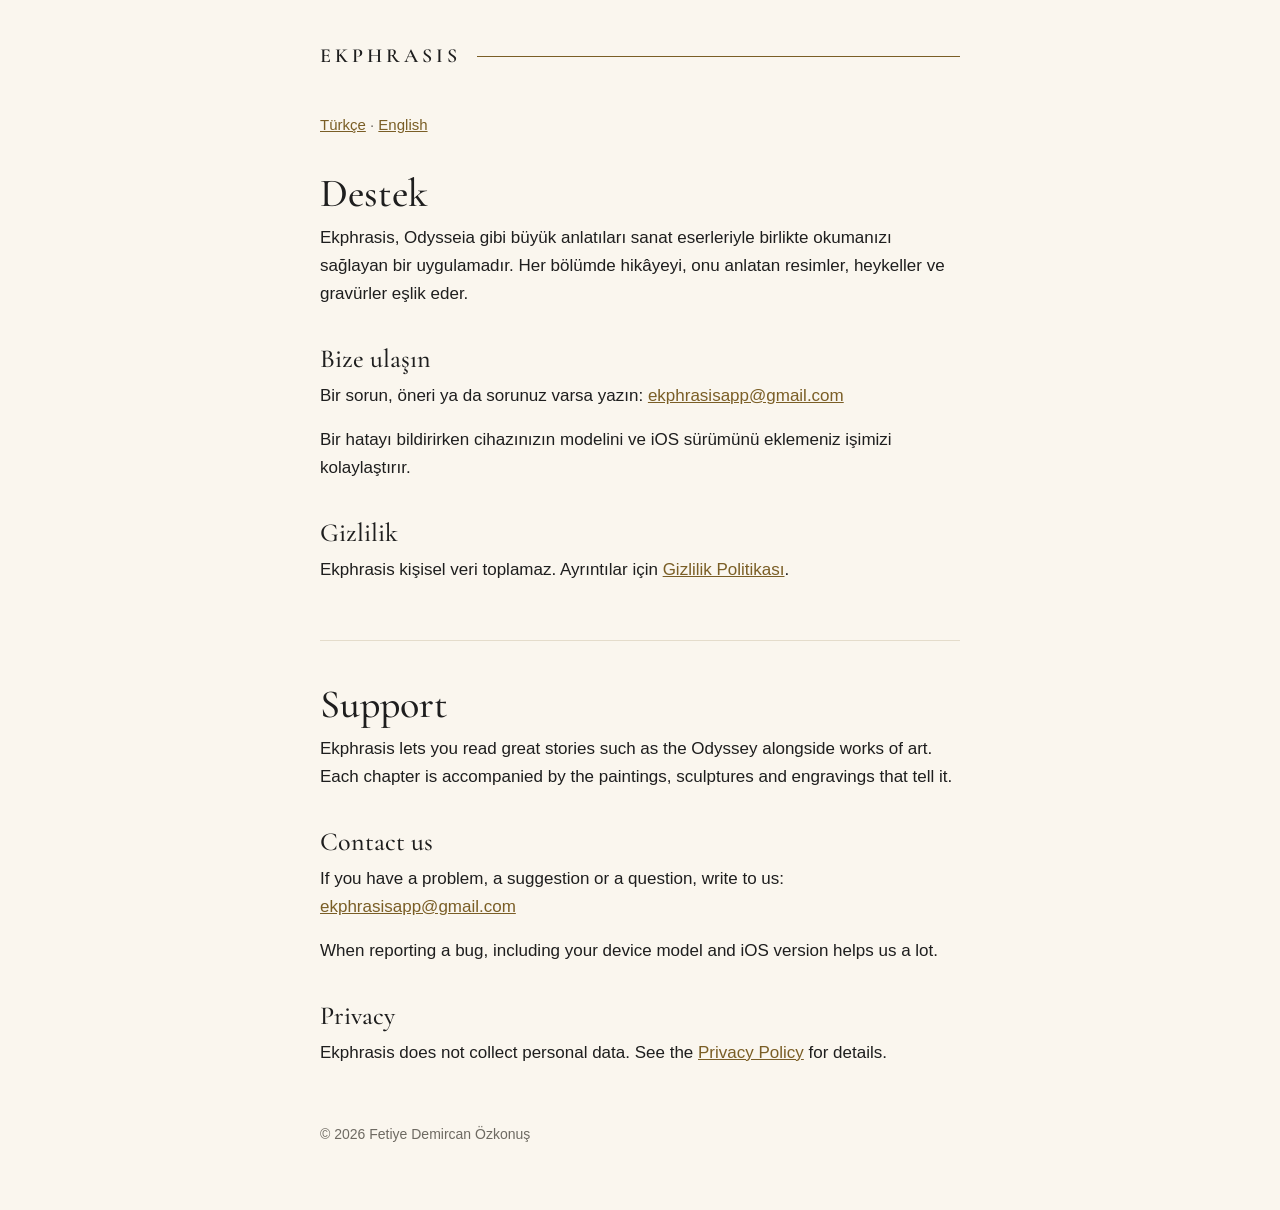
==== index.html @ d14ea5cc "Ekphrasis: Add support page and privacy policy Co-Authored-By: Claude Opus 5.5 <noreply@anthropic.co" ====
<!doctype html>
<html lang="tr">
<head>
  <meta charset="utf-8">
  <meta name="viewport" content="width=device-width, initial-scale=1">
  <title>Ekphrasis — Destek · Support</title>
  <meta name="description" content="Ekphrasis: sanat eserleriyle anlatılan hikâyeler. Stories told through works of art.">
  <link rel="stylesheet" href="style.css">
</head>
<body>
<main>
  <a class="wordmark" href="./">EKPHRASIS</a>

  <p class="langs"><a href="#tr">Türkçe</a> · <a href="#en">English</a></p>

  <section id="tr" lang="tr">
    <h1>Destek</h1>
    <p>Ekphrasis, Odysseia gibi büyük anlatıları sanat eserleriyle birlikte okumanızı sağlayan bir uygulamadır. Her bölümde hikâyeyi, onu anlatan resimler, heykeller ve gravürler eşlik eder.</p>

    <h2>Bize ulaşın</h2>
    <p>Bir sorun, öneri ya da sorunuz varsa yazın: <a href="mailto:ekphrasisapp@gmail.com">ekphrasisapp@gmail.com</a></p>
    <p>Bir hatayı bildirirken cihazınızın modelini ve iOS sürümünü eklemeniz işimizi kolaylaştırır.</p>

    <h2>Gizlilik</h2>
    <p>Ekphrasis kişisel veri toplamaz. Ayrıntılar için <a href="privacy.html#tr">Gizlilik Politikası</a>.</p>
  </section>

  <section id="en" lang="en">
    <h1>Support</h1>
    <p>Ekphrasis lets you read great stories such as the Odyssey alongside works of art. Each chapter is accompanied by the paintings, sculptures and engravings that tell it.</p>

    <h2>Contact us</h2>
    <p>If you have a problem, a suggestion or a question, write to us: <a href="mailto:ekphrasisapp@gmail.com">ekphrasisapp@gmail.com</a></p>
    <p>When reporting a bug, including your device model and iOS version helps us a lot.</p>

    <h2>Privacy</h2>
    <p>Ekphrasis does not collect personal data. See the <a href="privacy.html#en">Privacy Policy</a> for details.</p>
  </section>

  <footer>© 2026 Fetiye Demircan Özkonuş</footer>
</main>
</body>
</html>
---- style.css ----
@font-face {
  font-family: "Cormorant Garamond";
  src: url("fonts/CormorantGaramond.ttf") format("truetype");
  font-weight: 300 700;
  font-display: swap;
}

:root {
  --surface: #FAF6EE;
  --text: #1E1E1E;
  --muted: #6E6A62;
  --accent: #7A5E26;
  --rule: #E4DCCB;
  color-scheme: light dark;
}

@media (prefers-color-scheme: dark) {
  :root {
    --surface: #171D29;
    --text: #F2EFE8;
    --muted: #A3A8B1;
    --accent: #CDB27A;
    --rule: #2C3446;
  }
}

* { box-sizing: border-box; }

body {
  margin: 0;
  background: var(--surface);
  color: var(--text);
  font: 17px/1.65 -apple-system, BlinkMacSystemFont, "Segoe UI", Roboto, sans-serif;
  -webkit-text-size-adjust: 100%;
}

main {
  max-width: 680px;
  margin: 0 auto;
  padding: 40px 20px 64px;
}

.wordmark {
  display: flex;
  align-items: center;
  gap: 16px;
  margin-bottom: 40px;
  font-family: "Cormorant Garamond", Georgia, serif;
  font-weight: 600;
  font-size: 20px;
  letter-spacing: 4px;
  color: inherit;
  text-decoration: none;
}

.wordmark::after {
  content: "";
  flex: 1;
  height: 1.5px;
  background: var(--accent);
}

h1, h2 {
  font-family: "Cormorant Garamond", Georgia, serif;
  font-weight: 500;
  line-height: 1.15;
}

h1 { font-size: 40px; margin: 0 0 8px; }
h2 { font-size: 26px; margin: 36px 0 8px; }

p { margin: 0 0 16px; }

a { color: var(--accent); }

.meta { color: var(--muted); font-size: 15px; }

.langs {
  font-size: 15px;
  color: var(--muted);
  margin-bottom: 32px;
}

section + section {
  margin-top: 56px;
  padding-top: 40px;
  border-top: 1px solid var(--rule);
}

footer {
  margin-top: 56px;
  font-size: 14px;
  color: var(--muted);
}
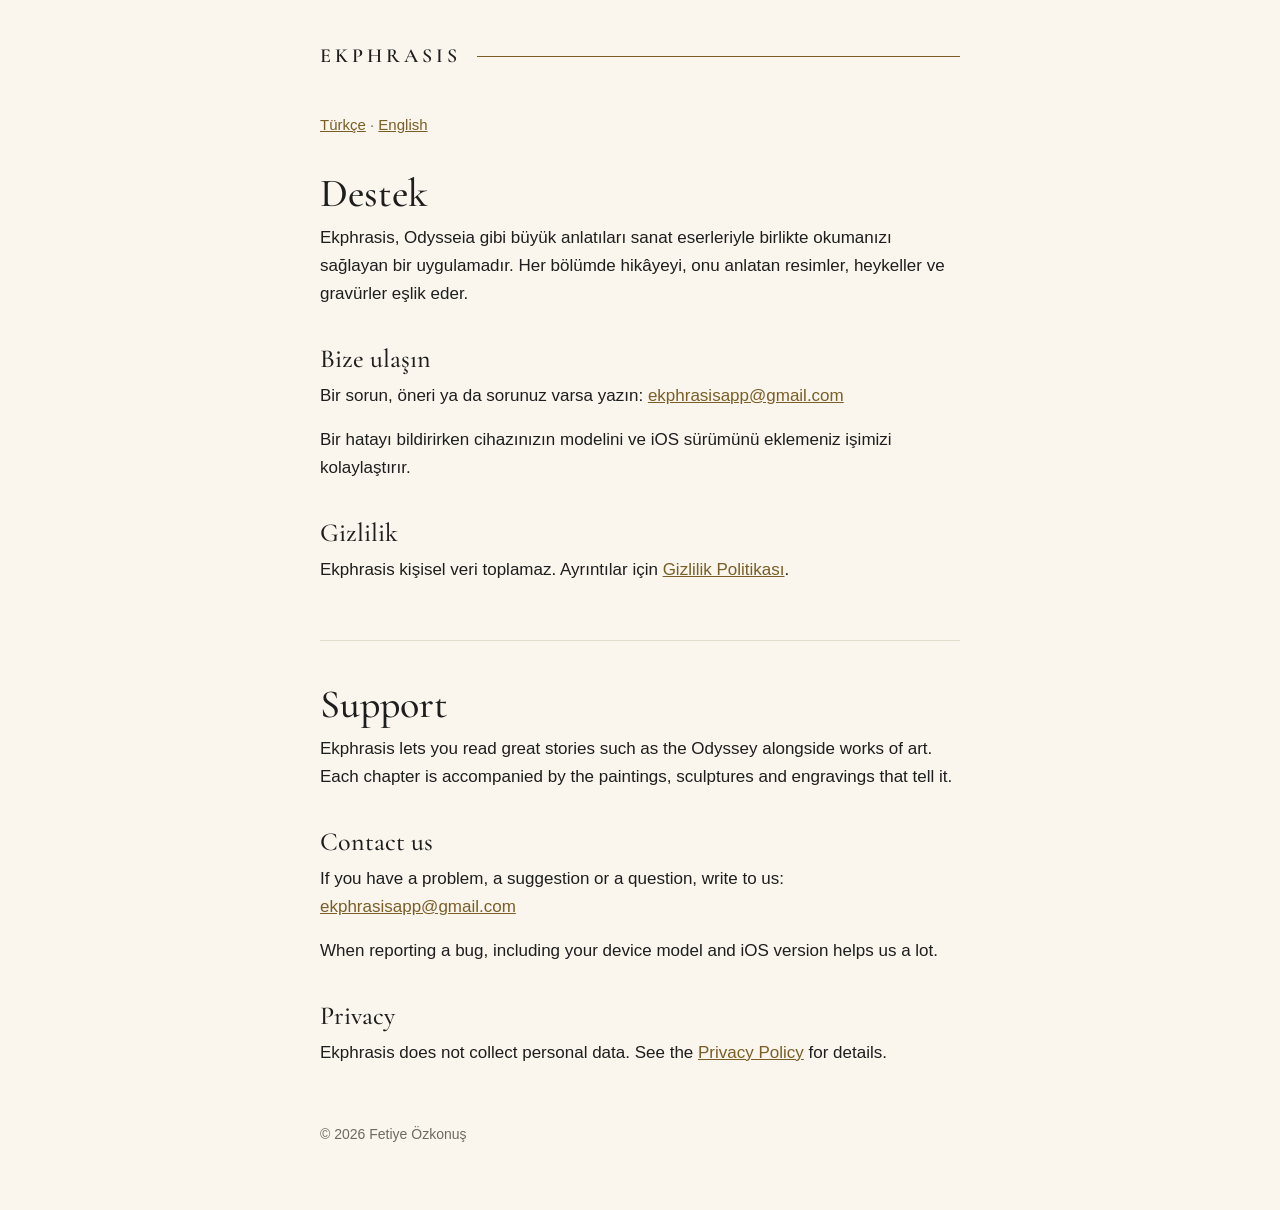
==== commit 1de5f20c: "Ekphrasis: Use legal name in privacy policy and support page Co-Authored-By: Claude Opus 5.5 <norepl" ====
--- a/index.html
+++ b/index.html
@@ -37,7 +37,7 @@
     <p>Ekphrasis does not collect personal data. See the <a href="privacy.html#en">Privacy Policy</a> for details.</p>
   </section>
 
-  <footer>© 2026 Fetiye Demircan Özkonuş</footer>
+  <footer>© 2026 Fetiye Özkonuş</footer>
 </main>
 </body>
 </html>
